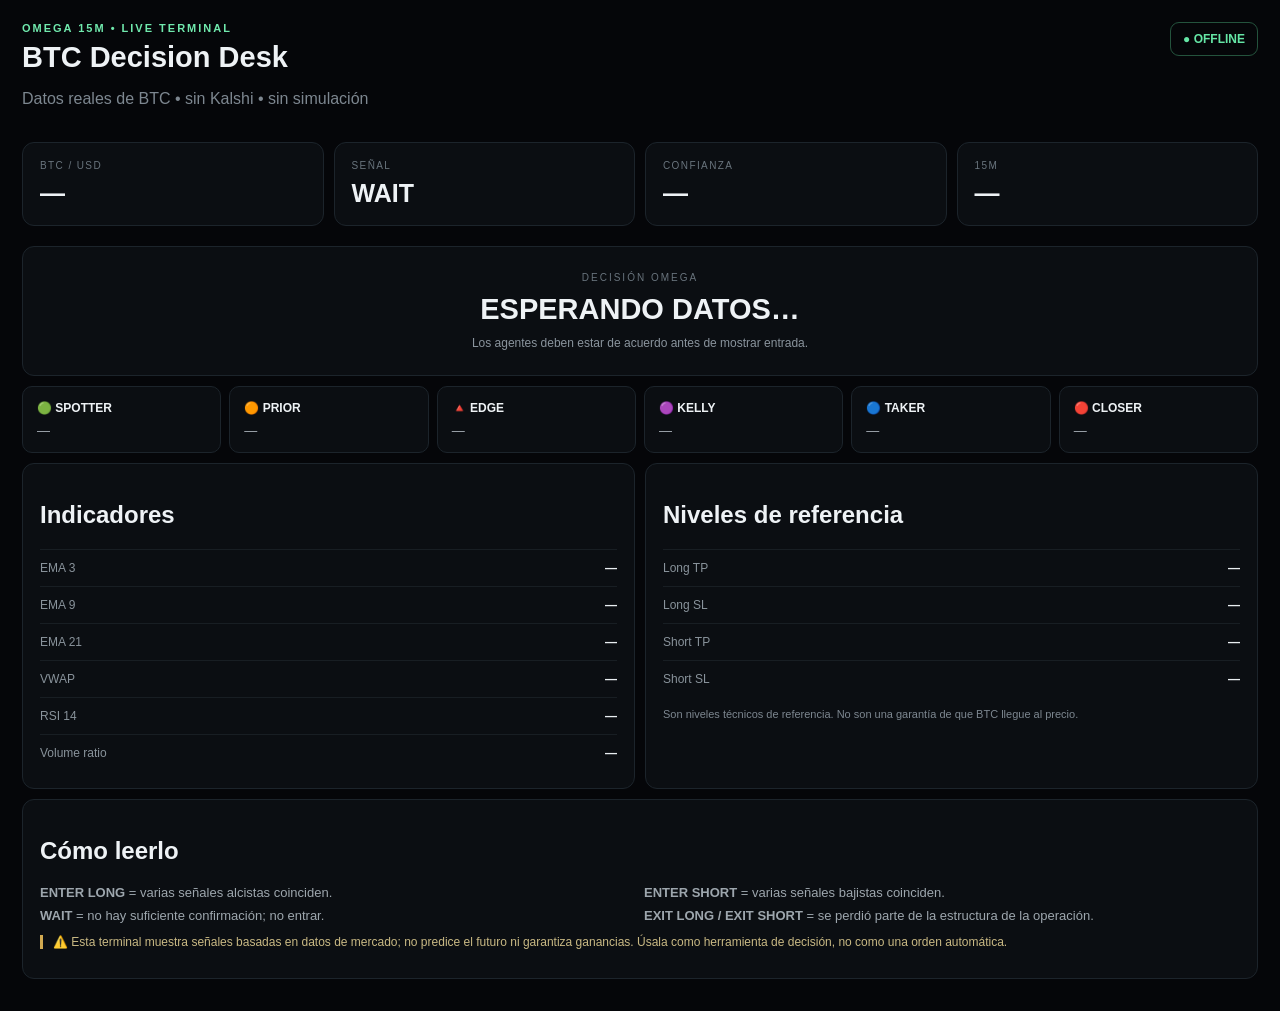
==== templates/index.html @ e8571432 "fix clean template markup" ====
<!doctype html>
<html lang="es">
<head>
<meta charset="utf-8">
<meta name="viewport" content="width=device-width,initial-scale=1">
<title>OMEGA 15M LIVE</title>
<link rel="stylesheet" href="/static/style.css">
</head>
<body>
<div class="wrap">
<header>
 <div><div class="eyebrow">OMEGA 15M • LIVE TERMINAL</div>
 <h1>BTC Decision Desk</h1><p>Datos reales de BTC • sin Kalshi • sin simulación</p></div>
 <div id="status" class="live">● LIVE</div>
</header>

<section class="heroGrid">
 <div class="card"><span>BTC / USD</span><strong id="price">—</strong></div>
 <div class="card"><span>SEÑAL</span><strong id="signal">WAIT</strong></div>
 <div class="card"><span>CONFIANZA</span><strong id="confidence">—</strong></div>
 <div class="card"><span>15M</span><strong id="change">—</strong></div>
</section>

<section class="decision card">
 <div class="decisionTitle">DECISIÓN OMEGA</div>
 <div id="decision" class="decisionText">ESPERANDO DATOS…</div>
 <div id="reason" class="reason">Los agentes deben estar de acuerdo antes de mostrar entrada.</div>
</section>

<section class="agents">
 <div class="agent"><b>🟢 SPOTTER</b><span id="spotter">—</span></div>
 <div class="agent"><b>🟠 PRIOR</b><span id="prior">—</span></div>
 <div class="agent"><b>🔺 EDGE</b><span id="edge">—</span></div>
 <div class="agent"><b>🟣 KELLY</b><span id="kelly">—</span></div>
 <div class="agent"><b>🔵 TAKER</b><span id="taker">—</span></div>
 <div class="agent"><b>🔴 CLOSER</b><span id="closer">—</span></div>
</section>

<section class="grid">
 <div class="card">
  <h2>Indicadores</h2>
  <div class="rows">
   <div>EMA 3 <b id="ema3">—</b></div><div>EMA 9 <b id="ema9">—</b></div>
   <div>EMA 21 <b id="ema21">—</b></div><div>VWAP <b id="vwap">—</b></div>
   <div>RSI 14 <b id="rsi">—</b></div><div>Volume ratio <b id="vol">—</b></div>
  </div>
 </div>
 <div class="card">
  <h2>Niveles de referencia</h2>
  <div class="rows">
   <div>Long TP <b id="ltp">—</b></div><div>Long SL <b id="lsl">—</b></div>
   <div>Short TP <b id="stp">—</b></div><div>Short SL <b id="ssl">—</b></div>
  </div>
  <p class="note">Son niveles técnicos de referencia. No son una garantía de que BTC llegue al precio.</p>
 </div>
</section>

<section class="card">
 <h2>Cómo leerlo</h2>
 <div class="rules">
  <div><b>ENTER LONG</b> = varias señales alcistas coinciden.</div>
  <div><b>ENTER SHORT</b> = varias señales bajistas coinciden.</div>
  <div><b>WAIT</b> = no hay suficiente confirmación; no entrar.</div>
  <div><b>EXIT LONG / EXIT SHORT</b> = se perdió parte de la estructura de la operación.</div>
 </div>
 <p class="warning">⚠️ Esta terminal muestra señales basadas en datos de mercado; no predice el futuro ni garantiza ganancias. Úsala como herramienta de decisión, no como una orden automática.</p>
</section>
</div>

<script>
function fmt(x){return x==null?"—":"$"+Number(x).toLocaleString(undefined,{minimumFractionDigits:2,maximumFractionDigits:2})}
function n(x,d=2){return x==null?"—":Number(x).toFixed(d)}
function set(id,v){document.getElementById(id).textContent=v}

async function refresh(){
 try{
  const r=await fetch("/api/data",{cache:"no-store"}); const j=await r.json();
  if(j.error){set("status","● ERROR"); set("decision","ERROR: "+j.error); return}
  if(!j.data){set("status","● WAIT"); set("decision","CARGANDO DATOS…"); return}
  const d=j.data, a=d.agents, i=d.indicators, l=d.levels, c=d.candle15;
  set("status","● LIVE"); set("price",fmt(d.price));
  set("signal",d.signal); set("confidence",n(d.confidence,1)+"%");
  set("change",n(c.change_pct,3)+"%");
  const decision = d.signal==="WAIT" ? "⏸ ESPERAR — NO ENTRAR" :
                   d.signal==="ENTER LONG" ? "🟢 ENTRAR LONG / UP" :
                   "🔴 ENTRAR SHORT / DOWN";
  set("decision",decision);
  set("reason",`EMA3 ${d.indicators.ema3>d.indicators.ema9?"↑ sobre":"↓ bajo"} EMA9 • precio ${d.price>d.indicators.vwap?"sobre":"bajo"} VWAP • RSI ${n(i.rsi,1)}`);

  set("spotter",n(a.spotter,3)); set("prior",n(a.prior,3)); set("edge",n(a.edge,3));
  set("kelly",n(a.kelly_confidence,1)+"%"); set("taker",a.taker); set("closer",a.closer);
  set("ema3",fmt(i.ema3)); set("ema9",fmt(i.ema9)); set("ema21",fmt(i.ema21));
  set("vwap",fmt(i.vwap)); set("rsi",n(i.rsi,1)); set("vol",n(i.volume_ratio,2)+"x");
  set("ltp",fmt(l.long_tp)); set("lsl",fmt(l.long_sl));
  set("stp",fmt(l.short_tp)); set("ssl",fmt(l.short_sl));
 }catch(e){set("status","● OFFLINE")}
}
refresh(); setInterval(refresh,5000);
</script>
</body>
</html>
---- static/style.css ----
```css
*{box-sizing:border-box}body{margin:0;background:#050609;color:#eef2f5;font-family:Arial,Inter,sans-serif}
.wrap{max-width:1250px;margin:auto;padding:22px}header{display:flex;justify-content:space-between;align-items:flex-start;margin-bottom:18px}
.eyebrow{font-size:11px;letter-spacing:2px;color:#70e9ad;font-weight:800}h1{margin:7px 0;font-size:29px}p{color:#7d8790}.live{color:#65e6a6;border:1px solid #24533d;border-radius:9px;padding:9px 12px;font-weight:800;font-size:12px}
.heroGrid{display:grid;grid-template-columns:repeat(4,1fr);gap:10px;margin-bottom:10px}.card{background:#0b0e12;border:1px solid #1c242b;border-radius:12px;padding:17px;margin-bottom:10px}.card span{display:block;color:#69747d;font-size:10px;letter-spacing:1.4px}.card strong{display:block;font-size:25px;margin-top:8px}
.decision{text-align:center;padding:25px}.decisionTitle{font-size:10px;color:#68737c;letter-spacing:2px}.decisionText{font-size:29px;font-weight:900;margin:10px 0}.reason{color:#8a949d;font-size:12px}
.agents{display:grid;grid-template-columns:repeat(6,1fr);gap:8px;margin-bottom:10px}.agent{background:#0b0e12;border:1px solid #1c242b;border-radius:10px;padding:14px}.agent b{display:block;font-size:12px}.agent span{display:block;color:#aab2b9;margin-top:8px;font-size:13px}
.grid{display:grid;grid-template-columns:1fr 1fr;gap:10px}.rows>div{display:flex;justify-content:space-between;border-top:1px solid #181e23;padding:11px 0;color:#89939b;font-size:12px}.rows b{color:#e9eef1}.rules{display:grid;grid-template-columns:1fr 1fr;gap:8px;color:#9da6ad;font-size:13px}.warning{border-left:3px solid #d2aa51;padding-left:10px;color:#c9b984;font-size:12px}.note{font-size:11px}
@media(max-width:850px){.heroGrid{grid-template-columns:1fr 1fr}.agents{grid-template-columns:repeat(3,1fr)}.grid{grid-template-columns:1fr}.rules{grid-template-columns:1fr}}
@media(max-width:520px){.wrap{padding:12px}header{gap:10px}.heroGrid{grid-template-columns:1fr 1fr}.agents{grid-template-columns:1fr 1fr}.decisionText{font-size:22px}h1{font-size:23px}}
```
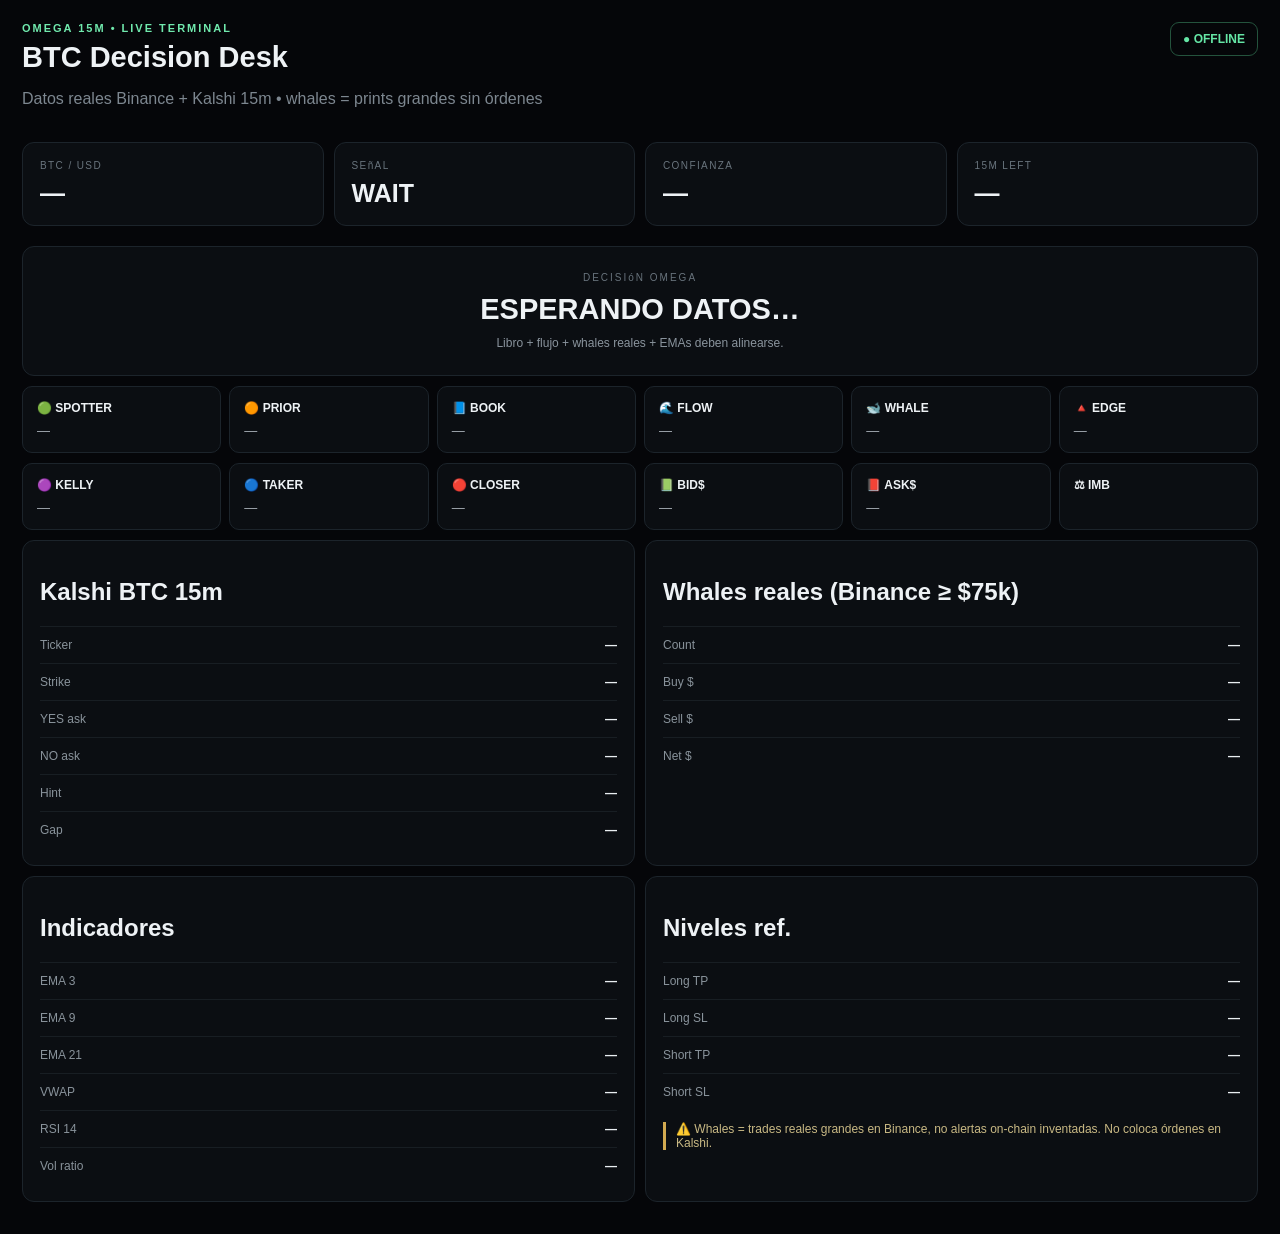
==== commit a1e86f86: "ui whales kalshi countdown" ====
--- a/templates/index.html
+++ b/templates/index.html
@@ -10,30 +10,62 @@
 <div class="wrap">
 <header>
  <div><div class="eyebrow">OMEGA 15M • LIVE TERMINAL</div>
- <h1>BTC Decision Desk</h1><p>Datos reales de BTC • sin Kalshi • sin simulación</p></div>
+ <h1>BTC Decision Desk</h1><p>Datos reales Binance + Kalshi 15m • whales = prints grandes  sin órdenes</p></div>
  <div id="status" class="live">● LIVE</div>
 </header>
 
 <section class="heroGrid">
  <div class="card"><span>BTC / USD</span><strong id="price">—</strong></div>
- <div class="card"><span>SEÑAL</span><strong id="signal">WAIT</strong></div>
+ <div class="card"><span>SEñAL</span><strong id="signal">WAIT</strong></div>
  <div class="card"><span>CONFIANZA</span><strong id="confidence">—</strong></div>
- <div class="card"><span>15M</span><strong id="change">—</strong></div>
+ <div class="card"><span>15M LEFT</span><strong id="rem">—</strong></div>
 </section>
 
 <section class="decision card">
- <div class="decisionTitle">DECISIÓN OMEGA</div>
+ <div class="decisionTitle">DECISIóN OMEGA</div>
  <div id="decision" class="decisionText">ESPERANDO DATOS…</div>
- <div id="reason" class="reason">Los agentes deben estar de acuerdo antes de mostrar entrada.</div>
+ <div id="reason" class="reason">Libro + flujo + whales reales + EMAs deben alinearse.</div>
 </section>
 
 <section class="agents">
  <div class="agent"><b>🟢 SPOTTER</b><span id="spotter">—</span></div>
  <div class="agent"><b>🟠 PRIOR</b><span id="prior">—</span></div>
+ <div class="agent"><b>📘 BOOK</b><span id="bookA">—</span></div>
+ <div class="agent"><b>🌊 FLOW</b><span id="flowA">—</span></div>
+ <div class="agent"><b>🐋 WHALE</b><span id="whaleA">—</span></div>
  <div class="agent"><b>🔺 EDGE</b><span id="edge">—</span></div>
+</section>
+<section class="agents">
  <div class="agent"><b>🟣 KELLY</b><span id="kelly">—</span></div>
  <div class="agent"><b>🔵 TAKER</b><span id="taker">—</span></div>
  <div class="agent"><b>🔴 CLOSER</b><span id="closer">—</span></div>
+ <div class="agent"><b>📗 BID$</b><span id="bidusd">—</span></div>
+ <div class="agent"><b>📕 ASK$</b><span id="askusd">—</span></div>
+ <div class="agent"><b>⚖ IMB</b><span id="imb"></span></div>
+</section>
+
+<section class="grid">
+ <div class="card">
+  <h2>Kalshi BTC 15m</h2>
+  <div class="rows">
+   <div>Ticker <b id="kticker">—</b></div>
+   <div>Strike <b id="kstrike">—</b></div>
+   <div>YES ask <b id="kyes">—</b></div>
+   <div>NO ask <b id="kno">—</b></div>
+   <div>Hint <b id="khint">—</b></div>
+   <div>Gap <b id="kgap">—</b></div>
+  </div>
+ </div>
+ <div class="card">
+  <h2>Whales reales (Binance ≥ $75k)</h2>
+  <div class="rows">
+   <div>Count <b id="wcount">—</b></div>
+   <div>Buy $ <b id="wbuy">—</b></div>
+   <div>Sell $ <b id="wsell">—</b></div>
+   <div>Net $ <b id="wnet">—</b></div>
+  </div>
+  <pre id="wlist" class="note" style="white-space:pre-wrap;margin-top:10px;color:#9da6ad"></pre>
+ </div>
 </section>
 
 <section class="grid">
@@ -42,53 +74,54 @@
   <div class="rows">
    <div>EMA 3 <b id="ema3">—</b></div><div>EMA 9 <b id="ema9">—</b></div>
    <div>EMA 21 <b id="ema21">—</b></div><div>VWAP <b id="vwap">—</b></div>
-   <div>RSI 14 <b id="rsi">—</b></div><div>Volume ratio <b id="vol">—</b></div>
+   <div>RSI 14 <b id="rsi">—</b></div><div>Vol ratio <b id="vol">—</b></div>
   </div>
  </div>
  <div class="card">
-  <h2>Niveles de referencia</h2>
+  <h2>Niveles ref.</h2>
   <div class="rows">
    <div>Long TP <b id="ltp">—</b></div><div>Long SL <b id="lsl">—</b></div>
    <div>Short TP <b id="stp">—</b></div><div>Short SL <b id="ssl">—</b></div>
   </div>
-  <p class="note">Son niveles técnicos de referencia. No son una garantía de que BTC llegue al precio.</p>
+  <p class="warning">⚠️ Whales = trades reales grandes en Binance, no alertas on-chain inventadas. No coloca órdenes en Kalshi.</p>
  </div>
 </section>
-
-<section class="card">
- <h2>Cómo leerlo</h2>
- <div class="rules">
-  <div><b>ENTER LONG</b> = varias señales alcistas coinciden.</div>
-  <div><b>ENTER SHORT</b> = varias señales bajistas coinciden.</div>
-  <div><b>WAIT</b> = no hay suficiente confirmación; no entrar.</div>
-  <div><b>EXIT LONG / EXIT SHORT</b> = se perdió parte de la estructura de la operación.</div>
- </div>
- <p class="warning">⚠️ Esta terminal muestra señales basadas en datos de mercado; no predice el futuro ni garantiza ganancias. Úsala como herramienta de decisión, no como una orden automática.</p>
-</section>
 </div>
-
 <script>
 function fmt(x){return x==null?"—":"$"+Number(x).toLocaleString(undefined,{minimumFractionDigits:2,maximumFractionDigits:2})}
+function usd(x){return x==null?"—":"$"+Number(x).toLocaleString(undefined,{maximumFractionDigits:0})}
 function n(x,d=2){return x==null?"—":Number(x).toFixed(d)}
-function set(id,v){document.getElementById(id).textContent=v}
+function set(id,v){const el=document.getElementById(id); if(el) el.textContent=v}
+function mmss(s){s=Math.max(0,Number(s)||0); const m=Math.floor(s/60), r=s%60; return m+":"+String(r).padStart(2,"0")}
 
 async function refresh(){
  try{
   const r=await fetch("/api/data",{cache:"no-store"}); const j=await r.json();
   if(j.error){set("status","● ERROR"); set("decision","ERROR: "+j.error); return}
   if(!j.data){set("status","● WAIT"); set("decision","CARGANDO DATOS…"); return}
-  const d=j.data, a=d.agents, i=d.indicators, l=d.levels, c=d.candle15;
+  const d=j.data, a=d.agents, i=d.indicators, l=d.levels, c=d.candle15, f=d.flow, b=d.book, k=d.kalshi_btc15m||{};
   set("status","● LIVE"); set("price",fmt(d.price));
   set("signal",d.signal); set("confidence",n(d.confidence,1)+"%");
-  set("change",n(c.change_pct,3)+"%");
+  set("rem", mmss((d.window&&d.window.seconds_remaining)||0));
   const decision = d.signal==="WAIT" ? "⏸ ESPERAR — NO ENTRAR" :
                    d.signal==="ENTER LONG" ? "🟢 ENTRAR LONG / UP" :
                    "🔴 ENTRAR SHORT / DOWN";
   set("decision",decision);
-  set("reason",`EMA3 ${d.indicators.ema3>d.indicators.ema9?"↑ sobre":"↓ bajo"} EMA9 • precio ${d.price>d.indicators.vwap?"sobre":"bajo"} VWAP • RSI ${n(i.rsi,1)}`);
+  set("reason", `IMA libro ${n(b.imbalance,3)} • flow ${n(f.flow,3)} • whales net ${usd(f.whale_net_usd)} • RSI ${n(i.rsi,1)}`);
 
-  set("spotter",n(a.spotter,3)); set("prior",n(a.prior,3)); set("edge",n(a.edge,3));
+  set("spotter",n(a.spotter,3)); set("prior",n(a.prior,3)); set("bookA",n(a.book,3));
+  set("flowA",n(a.flow,3)); set("whaleA",n(a.whale,3)); set("edge",n(a.edge,3));
   set("kelly",n(a.kelly_confidence,1)+"%"); set("taker",a.taker); set("closer",a.closer);
+  set("bidusd",usd(b.bid_usd_top10)); set("askusd",usd(b.ask_usd_top10)); set("imb",n(b.imbalance,3));
+
+  set("kticker", k.ticker|| (k.error||"—")); set("kstrike", k.strike!=null?fmt(k.strike):"—");
+  set("kyes", k.yes_ask!=null?n(k.yes_ask,2):"—"); set("kno", k.no_ask!=null?n(k.no_ask,2):"—");
+  set("khint", k.hint||"—"); set("kgap", k.gap_pct!=null?n(k.gap_pct,3)+"%":"—");
+
+  set("wcount", f.whale_count); set("wbuy",usd(f.whale_buy_usd)); set("wsell",usd(f.whale_sell_usd)); set("wnet",usd(f.whale_net_usd));
+  const lines=(f.whales||[]).map(w=>`${w.side} ${usd(w.usd)} @ ${fmt(w.price)}`);
+  document.getElementById("wlist").textContent = lines.length? lines.join("\n") : "Sin prints ≥ $75k en la cinta reciente";
+
   set("ema3",fmt(i.ema3)); set("ema9",fmt(i.ema9)); set("ema21",fmt(i.ema21));
   set("vwap",fmt(i.vwap)); set("rsi",n(i.rsi,1)); set("vol",n(i.volume_ratio,2)+"x");
   set("ltp",fmt(l.long_tp)); set("lsl",fmt(l.long_sl));
@@ -99,4 +132,3 @@
 </script>
 </body>
 </html>
-
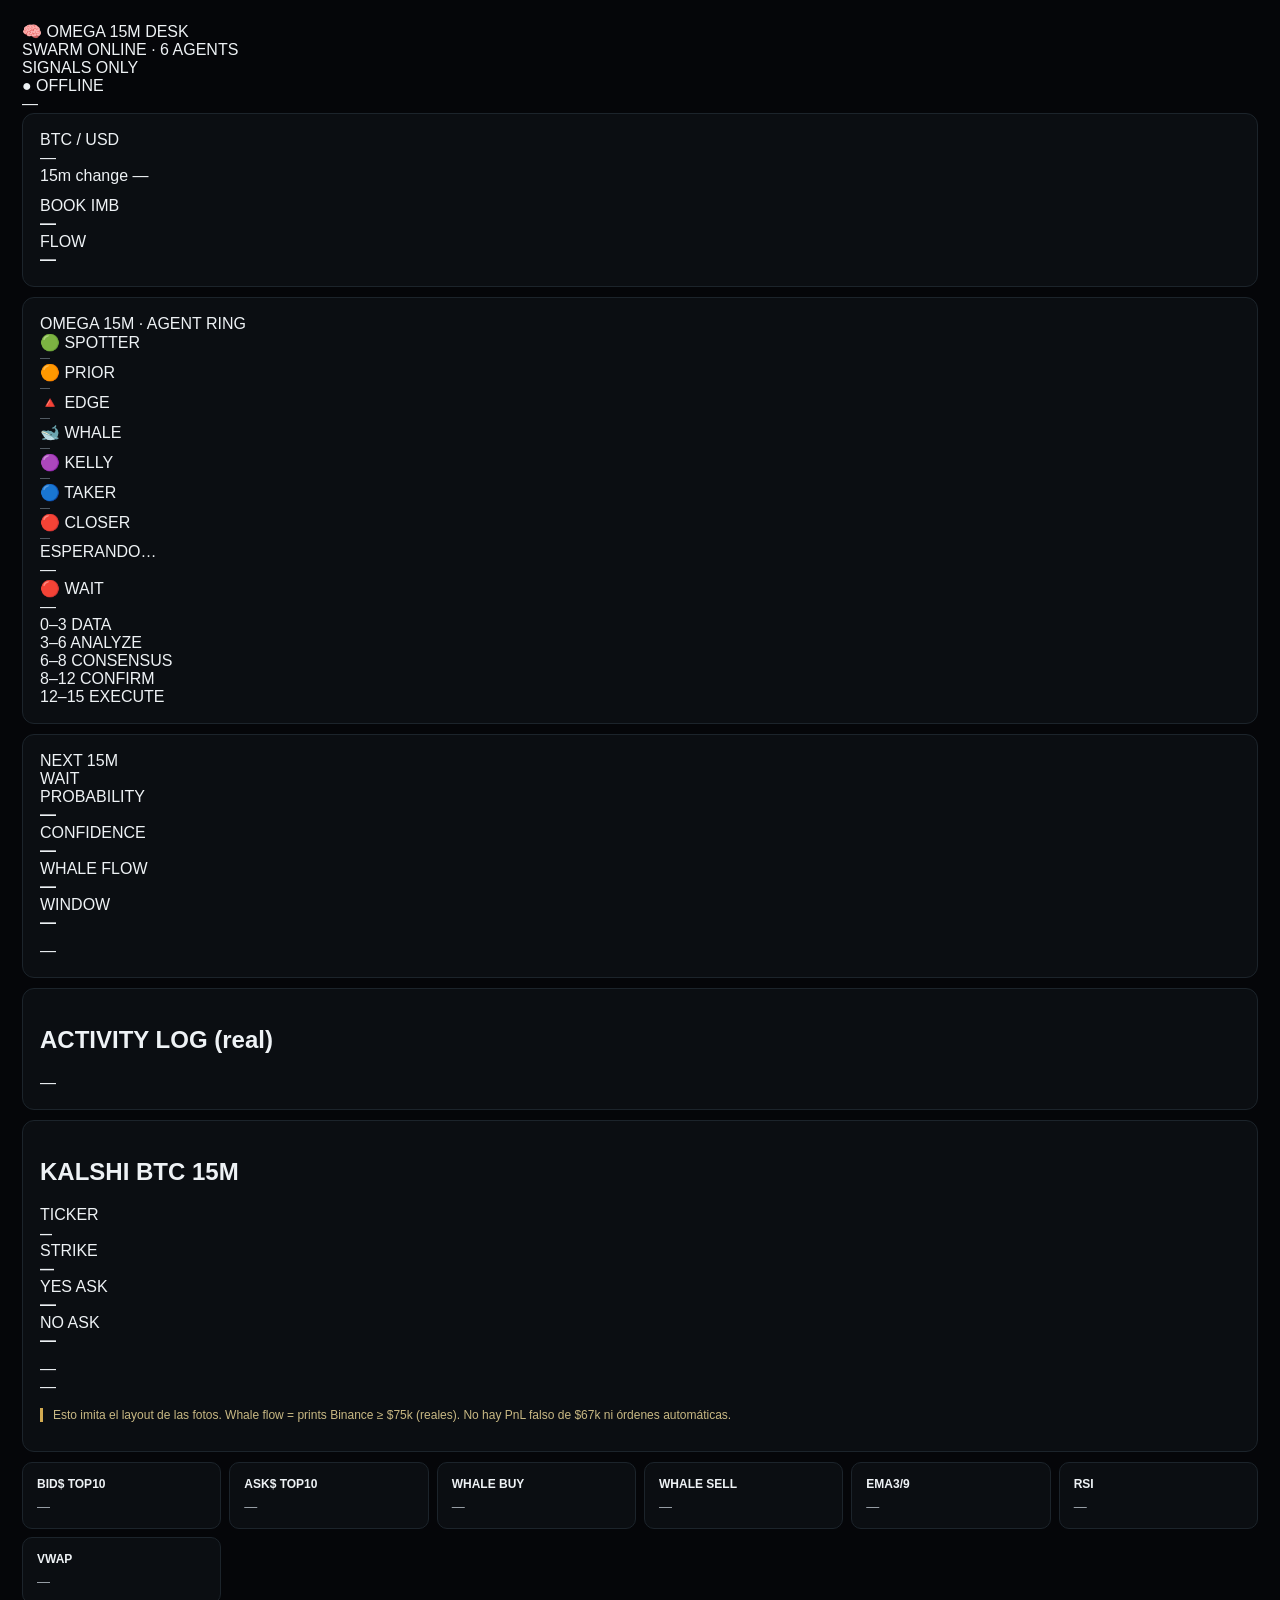
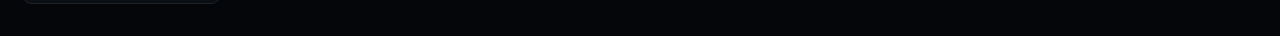
==== commit 0b970ecc: "Add Kalshi edge cents + green/red operate light" ====
--- a/templates/index.html
+++ b/templates/index.html
@@ -1,91 +1,98 @@
 <!doctype html>
-<html lang="es">
-<head>
+<html lang="es"><head>
 <meta charset="utf-8">
 <meta name="viewport" content="width=device-width,initial-scale=1">
-<title>OMEGA 15M LIVE</title>
+<title>OMEGA 15M DESK</title>
 <link rel="stylesheet" href="/static/style.css">
 </head>
 <body>
 <div class="wrap">
-<header>
- <div><div class="eyebrow">OMEGA 15M • LIVE TERMINAL</div>
- <h1>BTC Decision Desk</h1><p>Datos reales Binance + Kalshi 15m • whales = prints grandes  sin órdenes</p></div>
- <div id="status" class="live">● LIVE</div>
-</header>
+  <div class="topbar">
+    <div class="brand">🧠 OMEGA 15M DESK</div>
+    <div class="topmeta">
+      <div class="pill on" id="swarm">SWARM ONLINE · 6 AGENTS</div>
+      <div class="pill" id="mode">SIGNALS ONLY</div>
+      <div class="pill" id="status">● OFFLINE</div>
+      <div class="pill" id="clock">—</div>
+    </div>
+  </div>
 
-<section class="heroGrid">
- <div class="card"><span>BTC / USD</span><strong id="price">—</strong></div>
- <div class="card"><span>SEñAL</span><strong id="signal">WAIT</strong></div>
- <div class="card"><span>CONFIANZA</span><strong id="confidence">—</strong></div>
- <div class="card"><span>15M LEFT</span><strong id="rem">—</strong></div>
-</section>
+  <section class="grid3">
+    <div class="card">
+      <div class="label">BTC / USD</div>
+      <div class="big" id="price">—</div>
+      <div class="sub" id="change">15m change —</div>
+      <div class="stats" style="margin-top:12px">
+        <div class="stat"><div class="label">BOOK IMB</div><b id="imb">—</b></div>
+        <div class="stat"><div class="label">FLOW</div><b id="flow">—</b></div>
+      </div>
+    </div>
 
-<section class="decision card">
- <div class="decisionTitle">DECISIóN OMEGA</div>
- <div id="decision" class="decisionText">ESPERANDO DATOS…</div>
- <div id="reason" class="reason">Libro + flujo + whales reales + EMAs deben alinearse.</div>
-</section>
+    <div class="card omega">
+      <div class="title">OMEGA 15M · AGENT RING</div>
+      <div class="pipeline">
+        <div class="node n-spotter">🟢 SPOTTER<span id="spotter">—</span></div>
+        <div class="node n-prior">🟠 PRIOR<span id="prior">—</span></div>
+        <div class="node n-edge">🔺 EDGE<span id="edge">—</span></div>
+        <div class="node n-whale">🐋 WHALE<span id="whale">—</span></div>
+        <div class="node n-kelly">🟣 KELLY<span id="kelly">—</span></div>
+        <div class="node n-taker">🔵 TAKER<span id="taker">—</span></div>
+        <div class="node n-closer">🔴 CLOSER<span id="closer">—</span></div>
+      </div>
+      <div class="big" id="decision">ESPERANDO…</div>
+      <div class="sub" id="reason">—</div>
+      <div id="light" class="light-pill light-red">🔴 WAIT</div>
+      <div class="sub edge-line" id="edgeLine">—</div>
+      <div class="phases" id="phases">
+        <div class="phase" data-p="0">0–3 DATA</div>
+        <div class="phase" data-p="1">3–6 ANALYZE</div>
+        <div class="phase" data-p="2">6–8 CONSENSUS</div>
+        <div class="phase" data-p="3">8–12 CONFIRM</div>
+        <div class="phase" data-p="4">12–15 EXECUTE</div>
+      </div>
+    </div>
 
-<section class="agents">
- <div class="agent"><b>🟢 SPOTTER</b><span id="spotter">—</span></div>
- <div class="agent"><b>🟠 PRIOR</b><span id="prior">—</span></div>
- <div class="agent"><b>📘 BOOK</b><span id="bookA">—</span></div>
- <div class="agent"><b>🌊 FLOW</b><span id="flowA">—</span></div>
- <div class="agent"><b>🐋 WHALE</b><span id="whaleA">—</span></div>
- <div class="agent"><b>🔺 EDGE</b><span id="edge">—</span></div>
-</section>
-<section class="agents">
- <div class="agent"><b>🟣 KELLY</b><span id="kelly">—</span></div>
- <div class="agent"><b>🔵 TAKER</b><span id="taker">—</span></div>
- <div class="agent"><b>🔴 CLOSER</b><span id="closer">—</span></div>
- <div class="agent"><b>📗 BID$</b><span id="bidusd">—</span></div>
- <div class="agent"><b>📕 ASK$</b><span id="askusd">—</span></div>
- <div class="agent"><b>⚖ IMB</b><span id="imb"></span></div>
-</section>
+    <div class="card">
+      <div class="label">NEXT 15M</div>
+      <div class="big" id="next">WAIT</div>
+      <div class="stats">
+        <div class="stat"><div class="label">PROBABILITY</div><b id="prob">—</b></div>
+        <div class="stat"><div class="label">CONFIDENCE</div><b id="conf">—</b></div>
+        <div class="stat"><div class="label">WHALE FLOW</div><b id="wflow">—</b></div>
+        <div class="stat"><div class="label">WINDOW</div><b id="rem">—</b></div>
+      </div>
+      <div class="sub" style="margin-top:10px" id="phaseTip">—</div>
+    </div>
+  </section>
 
-<section class="grid">
- <div class="card">
-  <h2>Kalshi BTC 15m</h2>
-  <div class="rows">
-   <div>Ticker <b id="kticker">—</b></div>
-   <div>Strike <b id="kstrike">—</b></div>
-   <div>YES ask <b id="kyes">—</b></div>
-   <div>NO ask <b id="kno">—</b></div>
-   <div>Hint <b id="khint">—</b></div>
-   <div>Gap <b id="kgap">—</b></div>
-  </div>
- </div>
- <div class="card">
-  <h2>Whales reales (Binance ≥ $75k)</h2>
-  <div class="rows">
-   <div>Count <b id="wcount">—</b></div>
-   <div>Buy $ <b id="wbuy">—</b></div>
-   <div>Sell $ <b id="wsell">—</b></div>
-   <div>Net $ <b id="wnet">—</b></div>
-  </div>
-  <pre id="wlist" class="note" style="white-space:pre-wrap;margin-top:10px;color:#9da6ad"></pre>
- </div>
-</section>
+  <section class="row2">
+    <div class="card">
+      <h2>ACTIVITY LOG (real)</h2>
+      <div class="log" id="log">—</div>
+    </div>
+    <div class="card">
+      <h2>KALSHI BTC 15M</h2>
+      <div class="stats">
+        <div class="stat"><div class="label">TICKER</div><b id="kticker" style="font-size:12px">—</b></div>
+        <div class="stat"><div class="label">STRIKE</div><b id="kstrike" style="font-size:14px">—</b></div>
+        <div class="stat"><div class="label">YES ASK</div><b id="kyes">—</b></div>
+        <div class="stat"><div class="label">NO ASK</div><b id="kno">—</b></div>
+      </div>
+      <div class="sub" style="margin-top:10px" id="khint">—</div>
+      <div class="sub kedge" id="kedge">—</div>
+      <p class="warning">Esto imita el layout de las fotos. Whale flow = prints Binance ≥ $75k (reales). No hay PnL falso de $67k ni órdenes automáticas.</p>
+    </div>
+  </section>
 
-<section class="grid">
- <div class="card">
-  <h2>Indicadores</h2>
-  <div class="rows">
-   <div>EMA 3 <b id="ema3">—</b></div><div>EMA 9 <b id="ema9">—</b></div>
-   <div>EMA 21 <b id="ema21">—</b></div><div>VWAP <b id="vwap">—</b></div>
-   <div>RSI 14 <b id="rsi">—</b></div><div>Vol ratio <b id="vol">—</b></div>
-  </div>
- </div>
- <div class="card">
-  <h2>Niveles ref.</h2>
-  <div class="rows">
-   <div>Long TP <b id="ltp">—</b></div><div>Long SL <b id="lsl">—</b></div>
-   <div>Short TP <b id="stp">—</b></div><div>Short SL <b id="ssl">—</b></div>
-  </div>
-  <p class="warning">⚠️ Whales = trades reales grandes en Binance, no alertas on-chain inventadas. No coloca órdenes en Kalshi.</p>
- </div>
-</section>
+  <section class="agents">
+    <div class="agent"><b>BID$ TOP10</b><span id="bidusd">—</span></div>
+    <div class="agent"><b>ASK$ TOP10</b><span id="askusd">—</span></div>
+    <div class="agent"><b>WHALE BUY</b><span id="wbuy">—</span></div>
+    <div class="agent"><b>WHALE SELL</b><span id="wsell">—</span></div>
+    <div class="agent"><b>EMA3/9</b><span id="emas">—</span></div>
+    <div class="agent"><b>RSI</b><span id="rsi">—</span></div>
+    <div class="agent"><b>VWAP</b><span id="vwap">—</span></div>
+  </section>
 </div>
 <script>
 function fmt(x){return x==null?"—":"$"+Number(x).toLocaleString(undefined,{minimumFractionDigits:2,maximumFractionDigits:2})}
@@ -93,42 +100,62 @@
 function n(x,d=2){return x==null?"—":Number(x).toFixed(d)}
 function set(id,v){const el=document.getElementById(id); if(el) el.textContent=v}
 function mmss(s){s=Math.max(0,Number(s)||0); const m=Math.floor(s/60), r=s%60; return m+":"+String(r).padStart(2,"0")}
-
+function phaseIndex(name){
+  if(!name) return -1;
+  if(name.startsWith("0–3")) return 0;
+  if(name.startsWith("3–6")) return 1;
+  if(name.startsWith("6–8")) return 2;
+  if(name.startsWith("8–12")) return 3;
+  return 4;
+}
 async function refresh(){
  try{
   const r=await fetch("/api/data",{cache:"no-store"}); const j=await r.json();
   if(j.error){set("status","● ERROR"); set("decision","ERROR: "+j.error); return}
-  if(!j.data){set("status","● WAIT"); set("decision","CARGANDO DATOS…"); return}
-  const d=j.data, a=d.agents, i=d.indicators, l=d.levels, c=d.candle15, f=d.flow, b=d.book, k=d.kalshi_btc15m||{};
-  set("status","● LIVE"); set("price",fmt(d.price));
-  set("signal",d.signal); set("confidence",n(d.confidence,1)+"%");
-  set("rem", mmss((d.window&&d.window.seconds_remaining)||0));
-  const decision = d.signal==="WAIT" ? "⏸ ESPERAR — NO ENTRAR" :
-                   d.signal==="ENTER LONG" ? "🟢 ENTRAR LONG / UP" :
-                   "🔴 ENTRAR SHORT / DOWN";
-  set("decision",decision);
-  set("reason", `IMA libro ${n(b.imbalance,3)} • flow ${n(f.flow,3)} • whales net ${usd(f.whale_net_usd)} • RSI ${n(i.rsi,1)}`);
-
-  set("spotter",n(a.spotter,3)); set("prior",n(a.prior,3)); set("bookA",n(a.book,3));
-  set("flowA",n(a.flow,3)); set("whaleA",n(a.whale,3)); set("edge",n(a.edge,3));
-  set("kelly",n(a.kelly_confidence,1)+"%"); set("taker",a.taker); set("closer",a.closer);
-  set("bidusd",usd(b.bid_usd_top10)); set("askusd",usd(b.ask_usd_top10)); set("imb",n(b.imbalance,3));
-
-  set("kticker", k.ticker|| (k.error||"—")); set("kstrike", k.strike!=null?fmt(k.strike):"—");
+  if(!j.data){set("status","● WAIT"); set("decision","CARGANDO…"); return}
+  const d=j.data, a=d.agents||{}, i=d.indicators||{}, f=d.flow||{}, b=d.book||{}, k=d.kalshi_btc15m||{}, t=d.timeline||{};
+  set("status","● LIVE");
+  set("clock", new Date().toISOString().slice(11,19)+"Z");
+  set("mode",(d.swarm&&d.swarm.mode)||"SIGNALS ONLY");
+  set("price",fmt(d.price));
+  set("change","15m "+n((d.candle15||{}).change_pct,3)+"%");
+  set("imb", n(b.imbalance,3)); set("flow", n(f.flow,3));
+  set("spotter",n(a.spotter,3)); set("prior",n(a.prior,3)); set("edge",n(a.edge,3));
+  set("whale",n(a.whale,3)); set("kelly",n(a.kelly_confidence,1)+"%"); set("taker",a.taker||"—"); set("closer",a.closer||"—");
+  const decision = d.signal==="WAIT" ? "⏸ WAIT — NO ENTRAR" : d.signal==="ENTER LONG" ? "🟢 NEXT 15M · UP" : "🔴 NEXT 15M · DOWN";
+  set("decision", decision);
+  set("reason", t.tip || "—");
+  set("next", d.next_15m||"WAIT");
+  set("prob", n(d.probability,1)+"%"); set("conf", (d.probability>=70?"HIGH":d.probability>=55?"MED":"LOW"));
+  set("wflow", usd(d.whale_flow_usd)); set("rem", mmss((d.window||{}).seconds_remaining||t.rem_s));
+  set("phaseTip", (t.name||"")+" · "+(t.tip||""));
+  const pi=phaseIndex(t.name);
+  document.querySelectorAll(".phase").forEach(el=>{el.classList.toggle("active", Number(el.dataset.p)===pi)});
+  const lines=(d.activity||[]).map(x=> (x.ts||"").slice(11,19)+"  "+x.line);
+  document.getElementById("log").textContent = lines.length? lines.join("\n") : "Esperando ciclos…";
+  set("kticker", k.ticker||k.error||"—"); set("kstrike", k.strike!=null?fmt(k.strike):"—");
   set("kyes", k.yes_ask!=null?n(k.yes_ask,2):"—"); set("kno", k.no_ask!=null?n(k.no_ask,2):"—");
-  set("khint", k.hint||"—"); set("kgap", k.gap_pct!=null?n(k.gap_pct,3)+"%":"—");
-
-  set("wcount", f.whale_count); set("wbuy",usd(f.whale_buy_usd)); set("wsell",usd(f.whale_sell_usd)); set("wnet",usd(f.whale_net_usd));
-  const lines=(f.whales||[]).map(w=>`${w.side} ${usd(w.usd)} @ ${fmt(w.price)}`);
-  document.getElementById("wlist").textContent = lines.length? lines.join("\n") : "Sin prints ≥ $75k en la cinta reciente";
-
-  set("ema3",fmt(i.ema3)); set("ema9",fmt(i.ema9)); set("ema21",fmt(i.ema21));
-  set("vwap",fmt(i.vwap)); set("rsi",n(i.rsi,1)); set("vol",n(i.volume_ratio,2)+"x");
-  set("ltp",fmt(l.long_tp)); set("lsl",fmt(l.long_sl));
-  set("stp",fmt(l.short_tp)); set("ssl",fmt(l.short_sl));
+  set("khint", k.hint||"—");
+  const da=d.decision_aid||{};
+  const lightEl=document.getElementById("light");
+  if(lightEl){
+    const go=!!da.operate;
+    lightEl.className="light-pill "+(go?"light-green":"light-red");
+    lightEl.textContent=go?"🟢 OPERATE":"🔴 WAIT";
+  }
+  set("edgeLine", da.line||"—");
+  if(da.edge_cents!=null && da.label){
+    set("kedge", "EDGE "+Number(da.edge_cents).toFixed(1)+"¢ · "+da.label+(da.side?" · "+da.side:""));
+  }else{
+    set("kedge", da.line||"—");
+  }
+  set("bidusd", usd(b.bid_usd_top10)); set("askusd", usd(b.ask_usd_top10));
+  set("wbuy", usd(f.whale_buy_usd)); set("wsell", usd(f.whale_sell_usd));
+  set("emas", n(i.ema3,0)+" / "+n(i.ema9,0)); set("rsi", n(i.rsi,1)); set("vwap", fmt(i.vwap));
  }catch(e){set("status","● OFFLINE")}
 }
 refresh(); setInterval(refresh,5000);
 </script>
-</body>
-</html>
+
+
+</body></html>
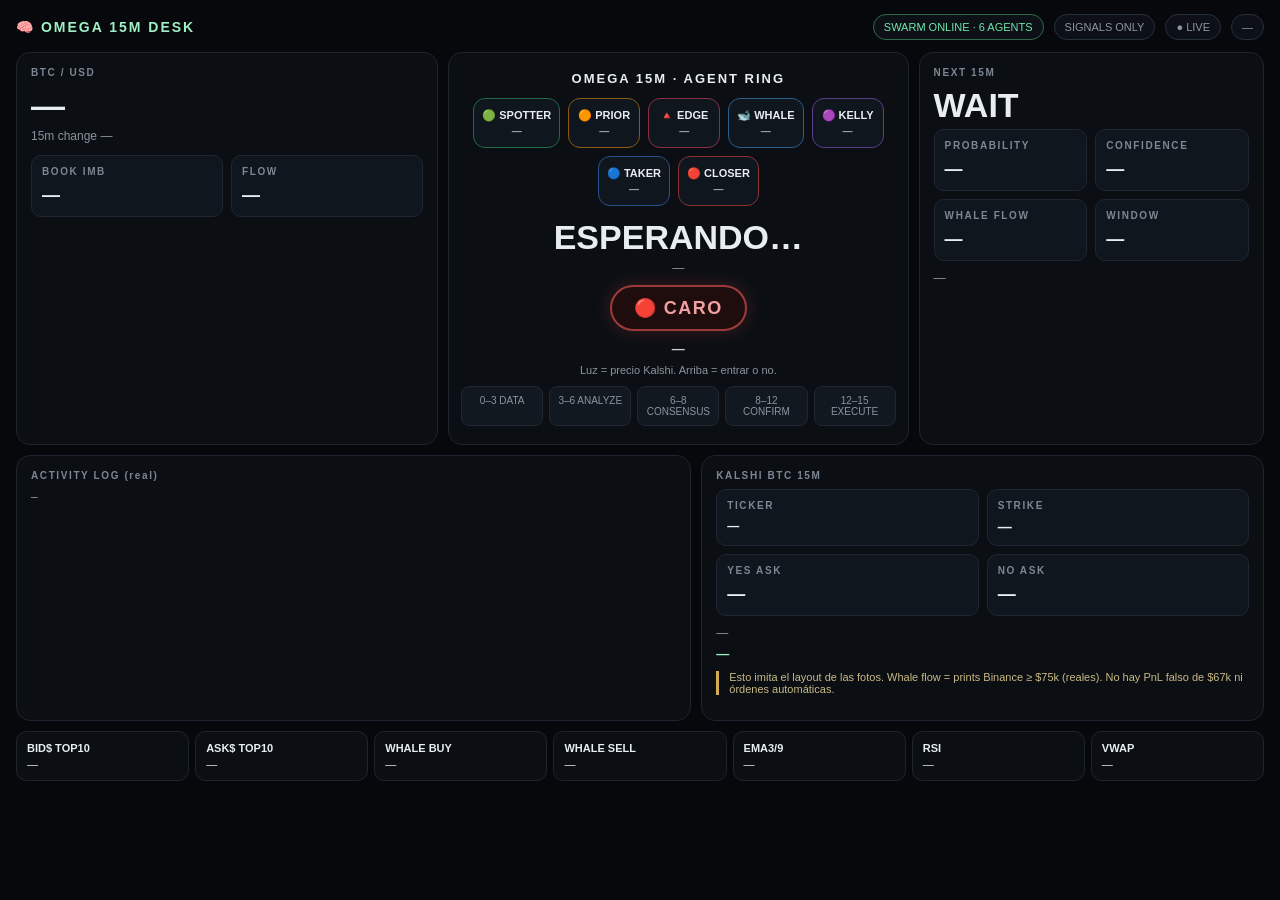
==== commit e038c668: "Rename OPERATE light to BARATO/CARO to avoid conflict with WAIT" ====
--- a/templates/index.html
+++ b/templates/index.html
@@ -1,5 +1,6 @@
 <!doctype html>
-<html lang="es"><head>
+<html lang="es">
+<head>
 <meta charset="utf-8">
 <meta name="viewport" content="width=device-width,initial-scale=1">
 <title>OMEGA 15M DESK</title>
@@ -12,7 +13,7 @@
     <div class="topmeta">
       <div class="pill on" id="swarm">SWARM ONLINE · 6 AGENTS</div>
       <div class="pill" id="mode">SIGNALS ONLY</div>
-      <div class="pill" id="status">● OFFLINE</div>
+      <div class="pill" id="status">● LIVE</div>
       <div class="pill" id="clock">—</div>
     </div>
   </div>
@@ -41,8 +42,9 @@
       </div>
       <div class="big" id="decision">ESPERANDO…</div>
       <div class="sub" id="reason">—</div>
-      <div id="light" class="light-pill light-red">🔴 WAIT</div>
+      <div id="light" class="light-pill light-red">🔴 CARO</div>
       <div class="sub edge-line" id="edgeLine">—</div>
+      <div class="sub" id="lightHint" style="margin-top:4px;font-size:11px;color:#8b949e">Luz = precio Kalshi. Arriba = entrar o no.</div>
       <div class="phases" id="phases">
         <div class="phase" data-p="0">0–3 DATA</div>
         <div class="phase" data-p="1">3–6 ANALYZE</div>
@@ -132,7 +134,8 @@
   const pi=phaseIndex(t.name);
   document.querySelectorAll(".phase").forEach(el=>{el.classList.toggle("active", Number(el.dataset.p)===pi)});
   const lines=(d.activity||[]).map(x=> (x.ts||"").slice(11,19)+"  "+x.line);
-  document.getElementById("log").textContent = lines.length? lines.join("\n") : "Esperando ciclos…";
+  document.getElementById("log").textContent = lines.length? lines.join("
+") : "Esperando ciclos…";
   set("kticker", k.ticker||k.error||"—"); set("kstrike", k.strike!=null?fmt(k.strike):"—");
   set("kyes", k.yes_ask!=null?n(k.yes_ask,2):"—"); set("kno", k.no_ask!=null?n(k.no_ask,2):"—");
   set("khint", k.hint||"—");
@@ -141,7 +144,7 @@
   if(lightEl){
     const go=!!da.operate;
     lightEl.className="light-pill "+(go?"light-green":"light-red");
-    lightEl.textContent=go?"🟢 OPERATE":"🔴 WAIT";
+    lightEl.textContent=go?"🟢 BARATO":"🔴 CARO";
   }
   set("edgeLine", da.line||"—");
   if(da.edge_cents!=null && da.label){
@@ -156,6 +159,5 @@
 }
 refresh(); setInterval(refresh,5000);
 </script>
-
-
-</body></html>
+</body>
+</html>
--- a/static/style.css
+++ b/static/style.css
@@ -1,18 +1,39 @@
+*{box-sizing:border-box}body{margin:0;background:#07080c;color:#e8edf2;font-family:Inter,Arial,sans-serif}
+.wrap{max-width:1280px;margin:auto;padding:14px 16px 28px}
+.topbar{display:flex;justify-content:space-between;align-items:center;gap:10px;margin-bottom:12px;flex-wrap:wrap}
+.brand{font-weight:900;letter-spacing:2px;font-size:14px;color:#9ff0c4}
+.topmeta{display:flex;gap:10px;flex-wrap:wrap;font-size:11px;color:#8b949e}
+.pill{border:1px solid #24303a;background:#0d1117;border-radius:999px;padding:6px 10px}
+.pill.on{border-color:#2f6b4a;color:#6ee7a8}
+.grid3{display:grid;grid-template-columns:1.1fr 1.2fr .9fr;gap:10px;margin-bottom:10px}
+.card{background:#0b0f14;border:1px solid #1c2430;border-radius:14px;padding:14px}
+.card h2,.card .label{margin:0 0 8px;font-size:10px;letter-spacing:1.6px;color:#7d8793;font-weight:800}
+.big{font-size:34px;font-weight:900;margin:4px 0}
+.sub{color:#8b949e;font-size:12px}
+.omega{text-align:center;padding:18px 12px}
+.omega .title{font-size:13px;font-weight:900;letter-spacing:2px;margin-bottom:10px}
+.pipeline{display:flex;flex-wrap:wrap;justify-content:center;gap:8px;margin:12px 0}
+.node{min-width:72px;padding:10px 8px;border-radius:12px;border:1px solid #243040;background:#10161e;font-size:11px;font-weight:800}
+.node span{display:block;font-weight:600;color:#9aa4af;margin-top:4px;font-size:10px}
+.n-spotter{border-color:#1f6b45}.n-prior{border-color:#8a5a12}.n-edge{border-color:#8a2f4a}
+.n-whale{border-color:#2a5f8a}.n-kelly{border-color:#5b3d8a}.n-taker{border-color:#2a4f8a}.n-closer{border-color:#8a3030}
+.phases{display:grid;grid-template-columns:repeat(5,1fr);gap:6px;margin-top:10px}
+.phase{font-size:10px;padding:8px 6px;border-radius:8px;background:#121820;border:1px solid #1e2733;color:#8b949e;text-align:center}
+.phase.active{border-color:#3d8f66;color:#8af0b8;background:#0f1a14}
+.stats{display:grid;grid-template-columns:1fr 1fr;gap:8px}
+.stat{background:#10161e;border-radius:10px;padding:10px;border:1px solid #1e2733}
+.stat b{display:block;font-size:18px;margin-top:4px}
+.row2{display:grid;grid-template-columns:1.2fr 1fr;gap:10px;margin-bottom:10px}
+.log{font-family:ui-monospace,Menlo,monospace;font-size:11px;line-height:1.45;max-height:220px;overflow:auto;color:#a7b0ba;white-space:pre-wrap}
+.agents{display:grid;grid-template-columns:repeat(7,1fr);gap:6px;margin-bottom:10px}
+.agent{background:#0b0f14;border:1px solid #1c2430;border-radius:10px;padding:10px;font-size:11px}
+.agent b{display:block;margin-bottom:4px}
+.warning{margin-top:10px;border-left:3px solid #d2aa51;padding-left:10px;color:#c9b984;font-size:11px}
+@media(max-width:980px){.grid3,.row2{grid-template-columns:1fr}.agents{grid-template-columns:repeat(3,1fr)}.phases{grid-template-columns:1fr 1fr}}
+@media(max-width:560px){.agents{grid-template-columns:1fr 1fr}.big{font-size:26px}}
 
-
-
-
-
-
-```css
-*{box-sizing:border-box}body{margin:0;background:#050609;color:#eef2f5;font-family:Arial,Inter,sans-serif}
-.wrap{max-width:1250px;margin:auto;padding:22px}header{display:flex;justify-content:space-between;align-items:flex-start;margin-bottom:18px}
-.eyebrow{font-size:11px;letter-spacing:2px;color:#70e9ad;font-weight:800}h1{margin:7px 0;font-size:29px}p{color:#7d8790}.live{color:#65e6a6;border:1px solid #24533d;border-radius:9px;padding:9px 12px;font-weight:800;font-size:12px}
-.heroGrid{display:grid;grid-template-columns:repeat(4,1fr);gap:10px;margin-bottom:10px}.card{background:#0b0e12;border:1px solid #1c242b;border-radius:12px;padding:17px;margin-bottom:10px}.card span{display:block;color:#69747d;font-size:10px;letter-spacing:1.4px}.card strong{display:block;font-size:25px;margin-top:8px}
-.decision{text-align:center;padding:25px}.decisionTitle{font-size:10px;color:#68737c;letter-spacing:2px}.decisionText{font-size:29px;font-weight:900;margin:10px 0}.reason{color:#8a949d;font-size:12px}
-.agents{display:grid;grid-template-columns:repeat(6,1fr);gap:8px;margin-bottom:10px}.agent{background:#0b0e12;border:1px solid #1c242b;border-radius:10px;padding:14px}.agent b{display:block;font-size:12px}.agent span{display:block;color:#aab2b9;margin-top:8px;font-size:13px}
-.grid{display:grid;grid-template-columns:1fr 1fr;gap:10px}.rows>div{display:flex;justify-content:space-between;border-top:1px solid #181e23;padding:11px 0;color:#89939b;font-size:12px}.rows b{color:#e9eef1}.rules{display:grid;grid-template-columns:1fr 1fr;gap:8px;color:#9da6ad;font-size:13px}.warning{border-left:3px solid #d2aa51;padding-left:10px;color:#c9b984;font-size:12px}.note{font-size:11px}
-@media(max-width:850px){.heroGrid{grid-template-columns:1fr 1fr}.agents{grid-template-columns:repeat(3,1fr)}.grid{grid-template-columns:1fr}.rules{grid-template-columns:1fr}}
-@media(max-width:520px){.wrap{padding:12px}header{gap:10px}.heroGrid{grid-template-columns:1fr 1fr}.agents{grid-template-columns:1fr 1fr}.decisionText{font-size:22px}h1{font-size:23px}}
-```
-
+.light-pill{display:inline-block;margin:10px auto 6px;padding:10px 22px;border-radius:999px;font-size:18px;font-weight:900;letter-spacing:1.5px;border:2px solid #444}
+.light-green{color:#8af0b8;border-color:#2f9e62;background:#0d1f16;box-shadow:0 0 18px rgba(46,180,100,.35)}
+.light-red{color:#f0a0a0;border-color:#9e3a3a;background:#1f0d0d;box-shadow:0 0 18px rgba(180,60,60,.3)}
+.edge-line{margin:4px 0 8px;font-size:13px;font-weight:600;color:#c9d2dc}
+.kedge{margin-top:6px;font-size:13px;font-weight:700;color:#9ff0c4}
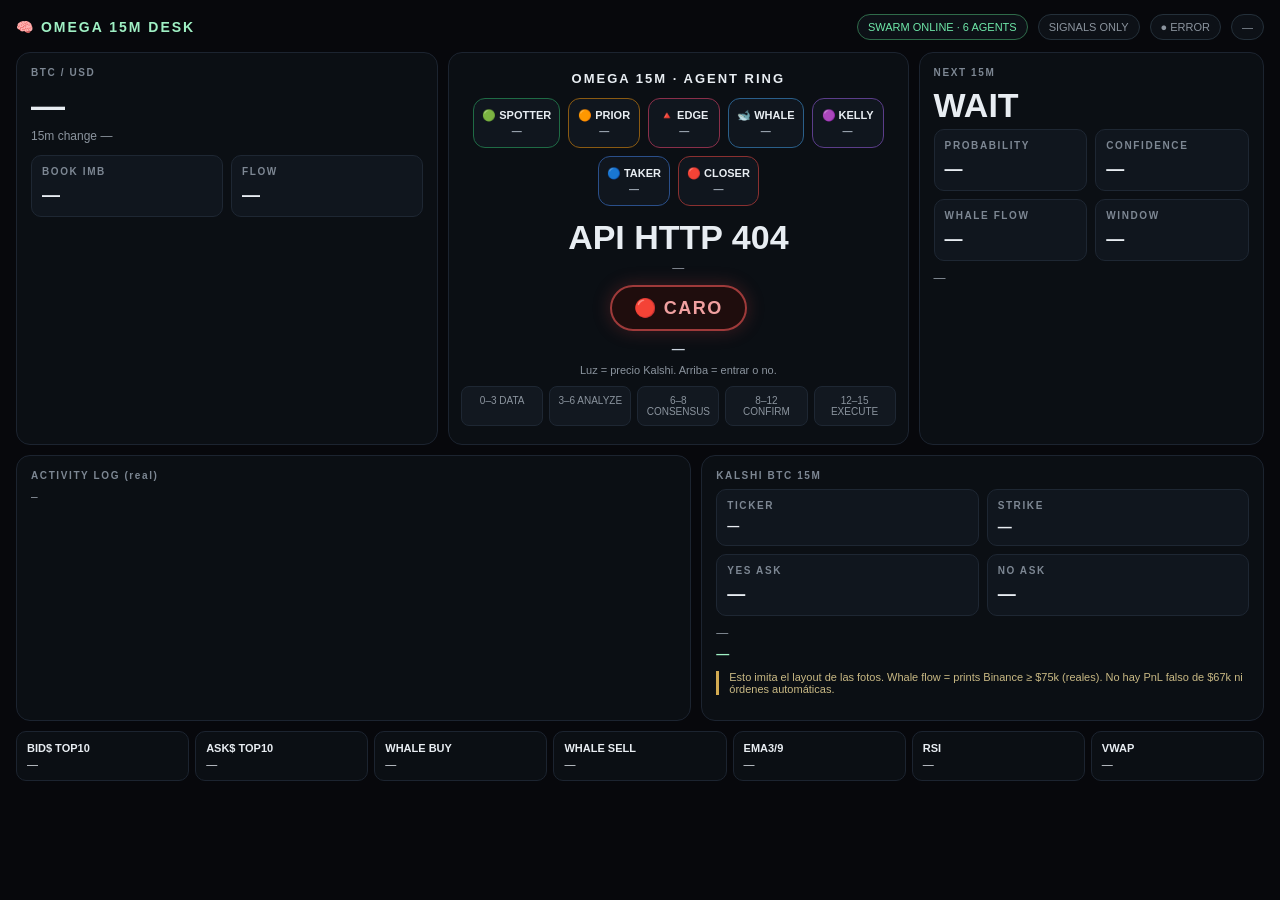
==== commit 092b969d: "Fix SyntaxError: lines.join newline broke refresh()" ====
--- a/templates/index.html
+++ b/templates/index.html
@@ -112,13 +112,20 @@
 }
 async function refresh(){
  try{
-  const r=await fetch("/api/data",{cache:"no-store"}); const j=await r.json();
-  if(j.error){set("status","● ERROR"); set("decision","ERROR: "+j.error); return}
-  if(!j.data){set("status","● WAIT"); set("decision","CARGANDO…"); return}
+  const ctrl=new AbortController();
+  const to=setTimeout(()=>ctrl.abort(),12000);
+  const r=await fetch("/api/data",{cache:"no-store",signal:ctrl.signal});
+  clearTimeout(to);
+  if(!r.ok){set("status","● ERROR"); set("decision","API HTTP "+r.status); return}
+  const j=await r.json();
+  // Prefer data even if a stale error string remains
+  if(!j.data){set("status","● WAIT"); set("decision", j.error?("ERROR: "+j.error):"CARGANDO…"); return}
+  if(j.error){set("status","● LIVE · warn");}
+  else {set("status","● LIVE");}
   const d=j.data, a=d.agents||{}, i=d.indicators||{}, f=d.flow||{}, b=d.book||{}, k=d.kalshi_btc15m||{}, t=d.timeline||{};
-  set("status","● LIVE");
   set("clock", new Date().toISOString().slice(11,19)+"Z");
   set("mode",(d.swarm&&d.swarm.mode)||"SIGNALS ONLY");
+  set("swarm","SWARM ONLINE · "+((d.swarm&&d.swarm.agents_live)||6)+" AGENTS");
   set("price",fmt(d.price));
   set("change","15m "+n((d.candle15||{}).change_pct,3)+"%");
   set("imb", n(b.imbalance,3)); set("flow", n(f.flow,3));
@@ -134,8 +141,7 @@
   const pi=phaseIndex(t.name);
   document.querySelectorAll(".phase").forEach(el=>{el.classList.toggle("active", Number(el.dataset.p)===pi)});
   const lines=(d.activity||[]).map(x=> (x.ts||"").slice(11,19)+"  "+x.line);
-  document.getElementById("log").textContent = lines.length? lines.join("
-") : "Esperando ciclos…";
+  document.getElementById("log").textContent = lines.length? lines.join("\n") : "Esperando ciclos…";
   set("kticker", k.ticker||k.error||"—"); set("kstrike", k.strike!=null?fmt(k.strike):"—");
   set("kyes", k.yes_ask!=null?n(k.yes_ask,2):"—"); set("kno", k.no_ask!=null?n(k.no_ask,2):"—");
   set("khint", k.hint||"—");
@@ -155,7 +161,7 @@
   set("bidusd", usd(b.bid_usd_top10)); set("askusd", usd(b.ask_usd_top10));
   set("wbuy", usd(f.whale_buy_usd)); set("wsell", usd(f.whale_sell_usd));
   set("emas", n(i.ema3,0)+" / "+n(i.ema9,0)); set("rsi", n(i.rsi,1)); set("vwap", fmt(i.vwap));
- }catch(e){set("status","● OFFLINE")}
+ }catch(e){set("status","● OFFLINE"); set("decision","SIN DATA: "+(e&&e.name==="AbortError"?"timeout":(e&&e.message)||e));}
 }
 refresh(); setInterval(refresh,5000);
 </script>
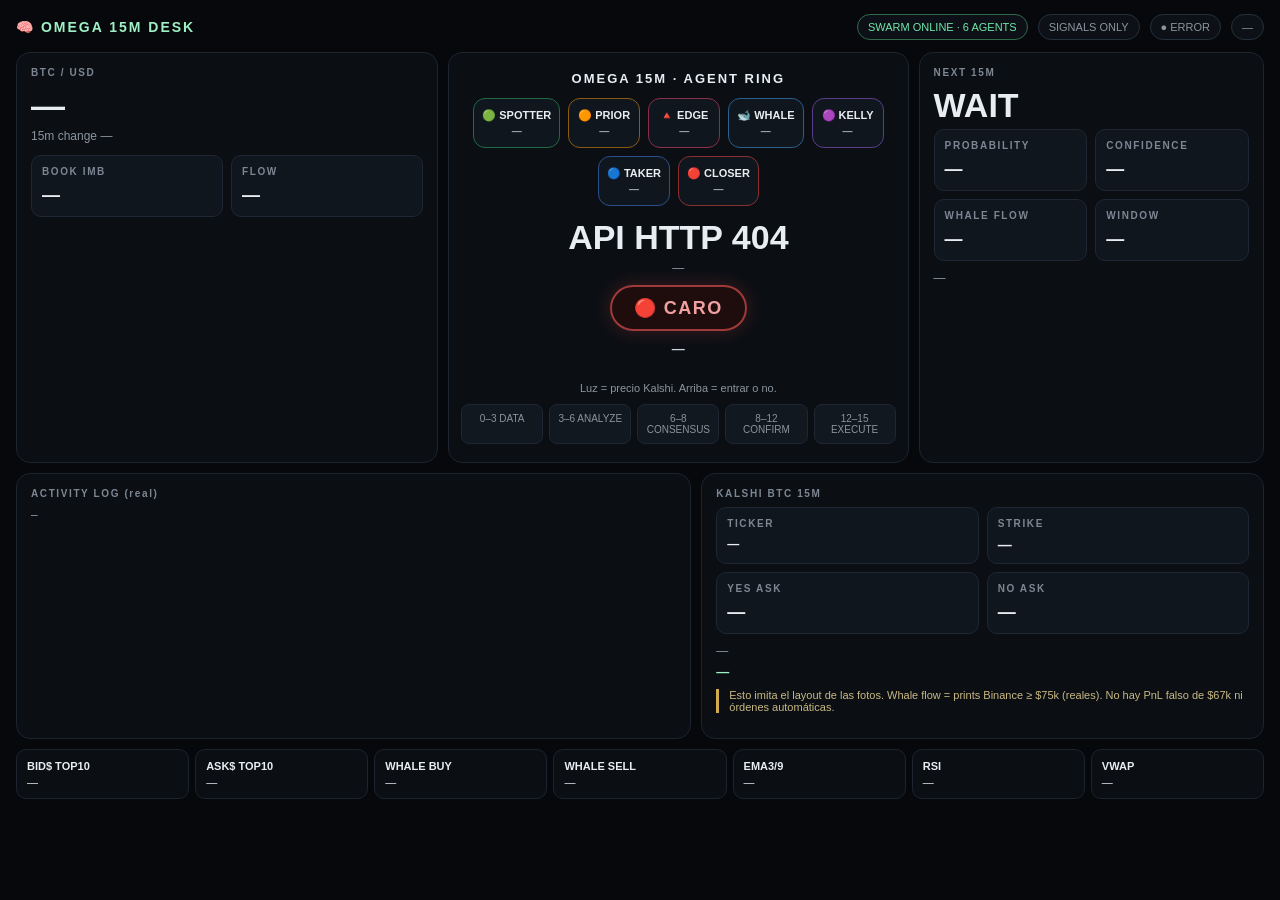
==== commit ea8e8d83: "Add Kalshi net edge after fee + BOOK OK/THIN on favorite" ====
--- a/templates/index.html
+++ b/templates/index.html
@@ -14,6 +14,7 @@
       <div class="pill on" id="swarm">SWARM ONLINE · 6 AGENTS</div>
       <div class="pill" id="mode">SIGNALS ONLY</div>
       <div class="pill" id="status">● LIVE</div>
+      <div class="pill open-risk" id="openRisk" style="display:none">OPEN RISK</div>
       <div class="pill" id="clock">—</div>
     </div>
   </div>
@@ -44,6 +45,7 @@
       <div class="sub" id="reason">—</div>
       <div id="light" class="light-pill light-red">🔴 CARO</div>
       <div class="sub edge-line" id="edgeLine">—</div>
+      <div class="sub open-wick" id="openWick"></div>
       <div class="sub" id="lightHint" style="margin-top:4px;font-size:11px;color:#8b949e">Luz = precio Kalshi. Arriba = entrar o no.</div>
       <div class="phases" id="phases">
         <div class="phase" data-p="0">0–3 DATA</div>
@@ -119,7 +121,13 @@
   if(!r.ok){set("status","● ERROR"); set("decision","API HTTP "+r.status); return}
   const j=await r.json();
   // Prefer data even if a stale error string remains
-  if(!j.data){set("status","● WAIT"); set("decision", j.error?("ERROR: "+j.error):"CARGANDO…"); return}
+  if(!j.data){
+    const err=j.error||"";
+    set("status", err && !String(err).includes("warming") ? "● WAIT" : "● WAIT");
+    if(String(err).includes("warming")) set("decision","⏳ CARGANDO…");
+    else set("decision", err?("ERROR: "+err):"CARGANDO…");
+    return
+  }
   if(j.error){set("status","● LIVE · warn");}
   else {set("status","● LIVE");}
   const d=j.data, a=d.agents||{}, i=d.indicators||{}, f=d.flow||{}, b=d.book||{}, k=d.kalshi_btc15m||{}, t=d.timeline||{};
@@ -153,7 +161,21 @@
     lightEl.textContent=go?"🟢 BARATO":"🔴 CARO";
   }
   set("edgeLine", da.line||"—");
-  if(da.edge_cents!=null && da.label){
+  const os=d.open_session||{};
+  const orEl=document.getElementById("openRisk");
+  if(orEl){
+    orEl.style.display=os.open_risk?"inline-block":"none";
+    orEl.className="pill open-risk"+(os.open_risk?" on":"");
+  }
+  if(os.open_risk){
+    set("openWick", (os.es_label||"—")+" · "+(os.es_detail||"")+" · "+(os.time_et||""));
+  }else{
+    set("openWick", "");
+  }
+
+  if(da.edge_net_cents!=null && da.label){
+    set("kedge", "NETO "+Number(da.edge_net_cents).toFixed(1)+"¢ (bruto "+Number(da.edge_cents).toFixed(1)+" − fee "+Number(da.fee_cents||0).toFixed(1)+") · "+da.label+(da.book_label?" · "+da.book_label:"")+(da.side?" · "+da.side:""));
+  }else if(da.edge_cents!=null && da.label){
     set("kedge", "EDGE "+Number(da.edge_cents).toFixed(1)+"¢ · "+da.label+(da.side?" · "+da.side:""));
   }else{
     set("kedge", da.line||"—");
--- a/static/style.css
+++ b/static/style.css
@@ -37,3 +37,7 @@
 .light-red{color:#f0a0a0;border-color:#9e3a3a;background:#1f0d0d;box-shadow:0 0 18px rgba(180,60,60,.3)}
 .edge-line{margin:4px 0 8px;font-size:13px;font-weight:600;color:#c9d2dc}
 .kedge{margin-top:6px;font-size:13px;font-weight:700;color:#9ff0c4}
+
+.pill.open-risk{border-color:#a67c2a;color:#f0c36a;display:none}
+.pill.open-risk.on{display:inline-block;background:#1a1408;box-shadow:0 0 12px rgba(240,180,60,.25)}
+.open-wick{margin-top:2px;font-size:11px;color:#f0c36a;min-height:14px}
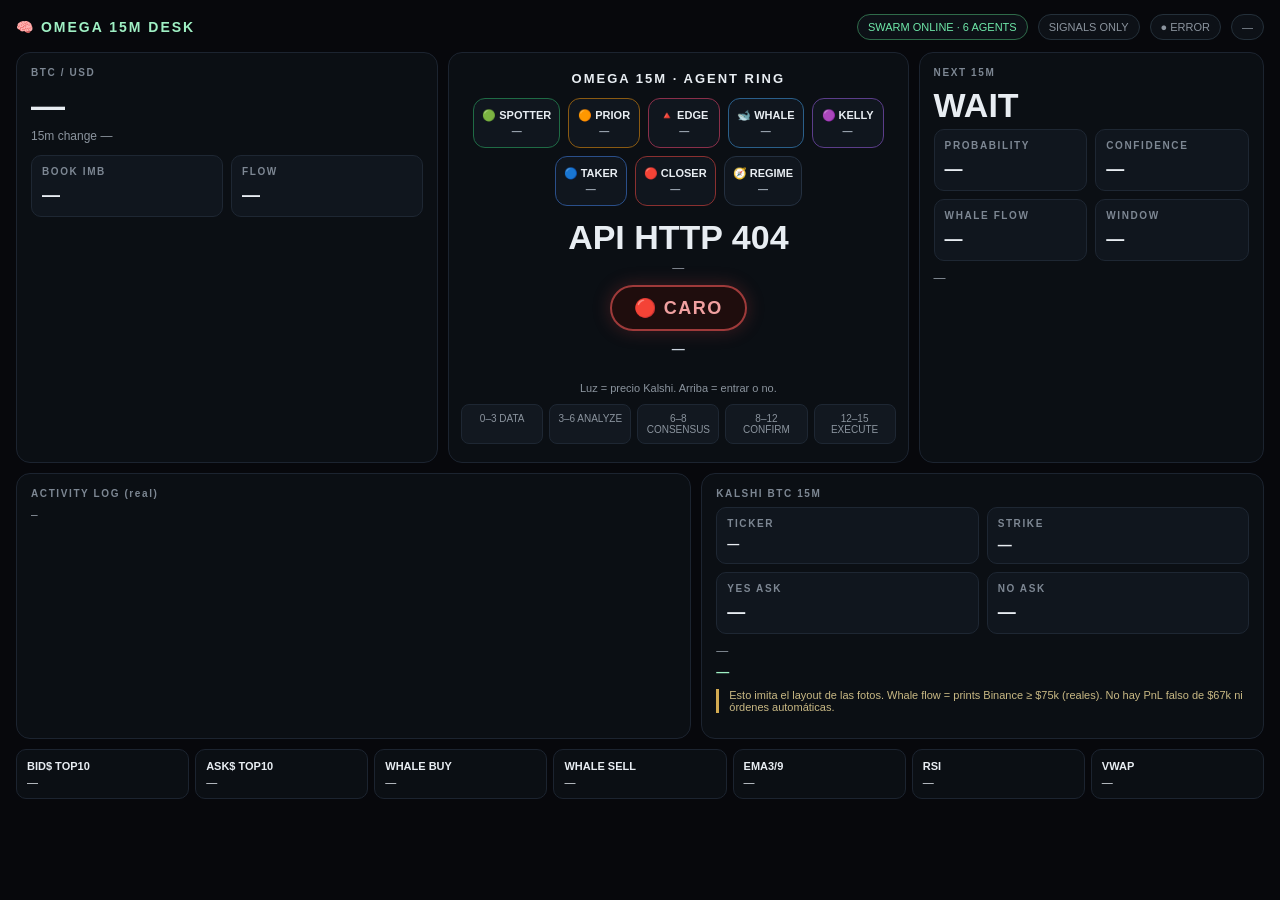
==== commit cd7ad042: "Add REGIME agent TREND/CHOP — blocks entries in chop" ====
--- a/templates/index.html
+++ b/templates/index.html
@@ -40,6 +40,7 @@
         <div class="node n-kelly">🟣 KELLY<span id="kelly">—</span></div>
         <div class="node n-taker">🔵 TAKER<span id="taker">—</span></div>
         <div class="node n-closer">🔴 CLOSER<span id="closer">—</span></div>
+        <div class="node n-regime">🧭 REGIME<span id="regime">—</span></div>
       </div>
       <div class="big" id="decision">ESPERANDO…</div>
       <div class="sub" id="reason">—</div>
@@ -133,15 +134,20 @@
   const d=j.data, a=d.agents||{}, i=d.indicators||{}, f=d.flow||{}, b=d.book||{}, k=d.kalshi_btc15m||{}, t=d.timeline||{};
   set("clock", new Date().toISOString().slice(11,19)+"Z");
   set("mode",(d.swarm&&d.swarm.mode)||"SIGNALS ONLY");
-  set("swarm","SWARM ONLINE · "+((d.swarm&&d.swarm.agents_live)||6)+" AGENTS");
+  set("swarm","SWARM ONLINE · "+((d.swarm&&d.swarm.agents_live)||7)+" AGENTS");
   set("price",fmt(d.price));
   set("change","15m "+n((d.candle15||{}).change_pct,3)+"%");
   set("imb", n(b.imbalance,3)); set("flow", n(f.flow,3));
   set("spotter",n(a.spotter,3)); set("prior",n(a.prior,3)); set("edge",n(a.edge,3));
   set("whale",n(a.whale,3)); set("kelly",n(a.kelly_confidence,1)+"%"); set("taker",a.taker||"—"); set("closer",a.closer||"—");
+  const reg=a.regime||(d.regime&&d.regime.label)||"—";
+  set("regime", reg+(a.regime_er!=null?(" · er "+n(a.regime_er,2)):""))
+  const regEl=document.getElementById("regime");
+  if(regEl){ regEl.parentElement.classList.toggle("chop", reg==="CHOP"); regEl.parentElement.classList.toggle("trend", reg==="TREND"); }
+
   const decision = d.signal==="WAIT" ? "⏸ WAIT — NO ENTRAR" : d.signal==="ENTER LONG" ? "🟢 NEXT 15M · UP" : "🔴 NEXT 15M · DOWN";
   set("decision", decision);
-  set("reason", t.tip || "—");
+  set("reason", (a.regime_tip? (a.regime_tip+" · ") : "") + (t.tip || "—"));
   set("next", d.next_15m||"WAIT");
   set("prob", n(d.probability,1)+"%"); set("conf", (d.probability>=70?"HIGH":d.probability>=55?"MED":"LOW"));
   set("wflow", usd(d.whale_flow_usd)); set("rem", mmss((d.window||{}).seconds_remaining||t.rem_s));
